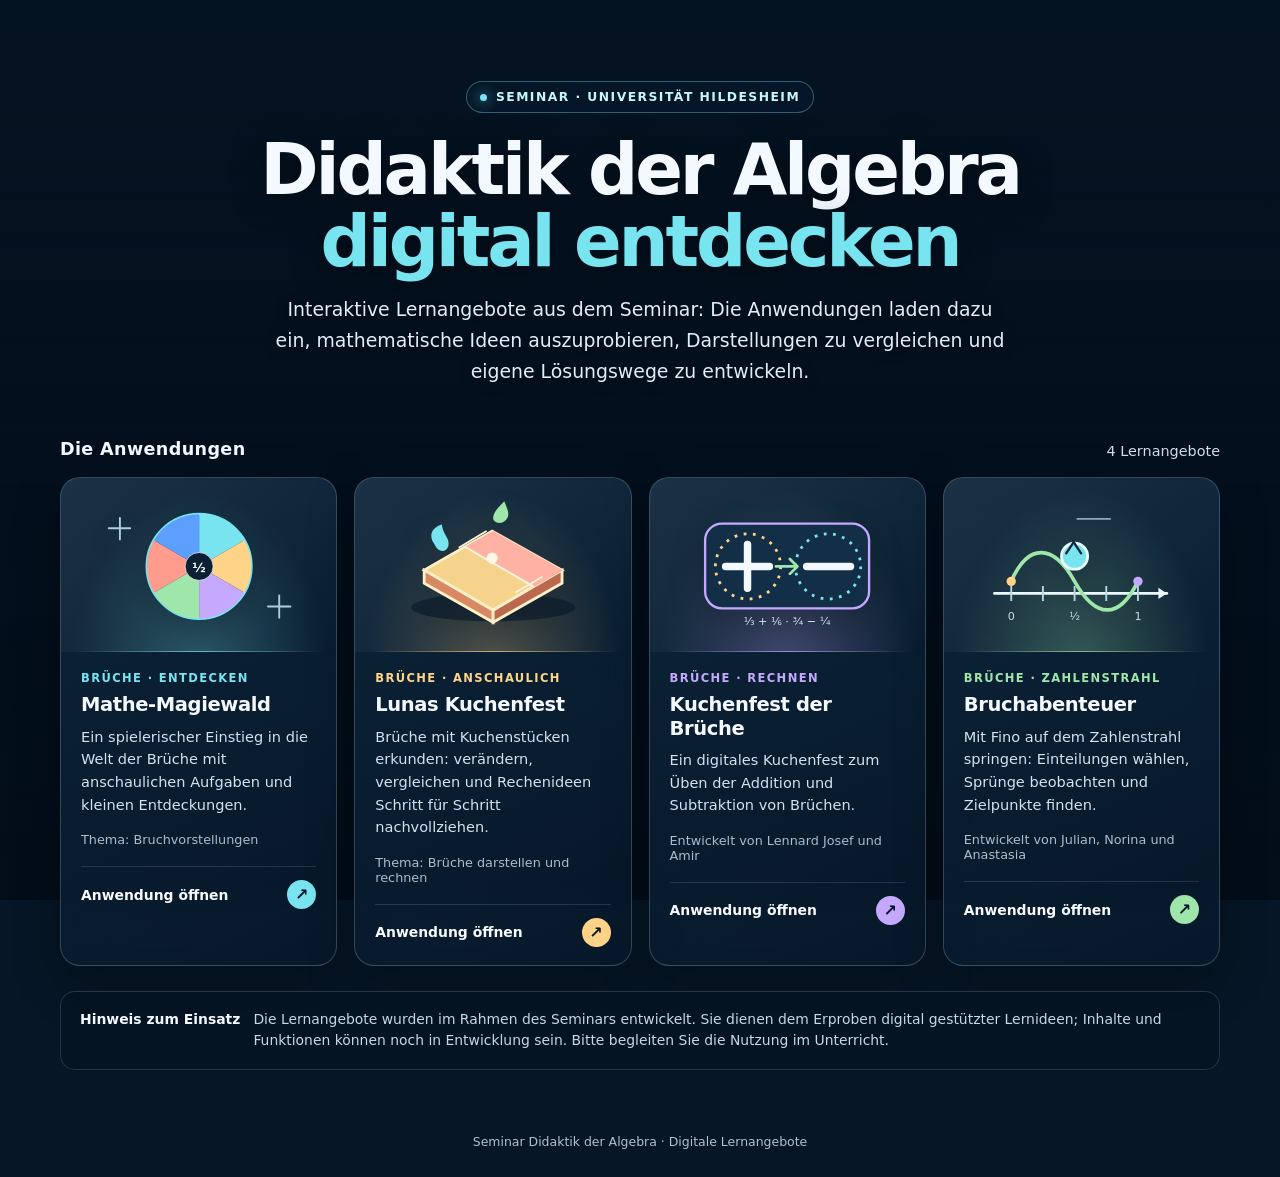
==== index.html @ 886d2432 "Create algebra seminar app gallery" ====
<!doctype html>
<html lang="de">
<head>
  <meta charset="utf-8">
  <meta name="viewport" content="width=device-width, initial-scale=1">
  <meta name="theme-color" content="#071b2d">
  <meta name="description" content="Digitale Lernangebote aus dem Seminar Didaktik der Algebra. Interaktive Anwendungen zu Brüchen und ihren Darstellungen.">
  <title>Didaktik der Algebra · Digitale Lernangebote</title>
  <style>
    :root{color-scheme:dark;--ink:#f4f8ff;--muted:#cfdeec;--panel:rgba(8,25,43,.78);--line:rgba(207,232,255,.22);--cyan:#78e4ef;--gold:#ffd488}
    *{box-sizing:border-box}
    html{min-height:100%;scroll-behavior:smooth}
    body{margin:0;min-height:100vh;font-family:Inter,ui-sans-serif,system-ui,-apple-system,"Segoe UI",sans-serif;color:var(--ink);background:#061626 url("assets/algebra-seminar.jpg") center/cover fixed no-repeat;}
    body::before{content:"";position:fixed;inset:0;z-index:-1;background:linear-gradient(180deg,rgba(3,15,28,.38),rgba(3,14,27,.84) 56%,rgba(3,13,25,.94))}
    a{color:inherit}
    .wrap{width:min(1160px,calc(100% - 40px));margin:auto}
    header{padding:clamp(48px,9vh,100px) 0 38px;text-align:center}
    .eyebrow{display:inline-flex;align-items:center;gap:9px;padding:8px 13px;border:1px solid rgba(120,228,239,.36);border-radius:999px;background:rgba(6,27,46,.58);color:#c6f7fa;font-size:.77rem;font-weight:750;letter-spacing:.12em;text-transform:uppercase;backdrop-filter:blur(12px)}
    .eyebrow::before{content:"";width:7px;height:7px;border-radius:50%;background:var(--cyan);box-shadow:0 0 14px var(--cyan)}
    h1{max-width:850px;margin:22px auto 15px;font-size:clamp(2.2rem,5.5vw,4.6rem);line-height:1.02;letter-spacing:-.045em;text-shadow:0 5px 34px rgba(0,0,0,.48)}
    h1 span{color:var(--cyan)}
    .intro{max-width:730px;margin:0 auto;color:#e2edf7;font-size:clamp(1rem,1.65vw,1.18rem);line-height:1.65;text-shadow:0 2px 12px #00101d}
    main{padding:14px 0 64px}
    .section-head{display:flex;align-items:end;justify-content:space-between;gap:20px;margin:0 0 18px}
    .section-head h2{margin:0;font-size:1.1rem;letter-spacing:.02em}
    .count{color:var(--muted);font-size:.9rem}
    .grid{display:grid;grid-template-columns:repeat(4,minmax(0,1fr));gap:17px}
    .card{--accent:var(--cyan);position:relative;display:flex;flex-direction:column;min-width:0;overflow:hidden;border:1px solid var(--line);border-radius:20px;background:linear-gradient(155deg,rgba(13,39,60,.94),var(--panel));text-decoration:none;box-shadow:0 18px 48px rgba(0,0,0,.26);backdrop-filter:blur(14px);transition:transform .22s ease,border-color .22s ease,box-shadow .22s ease}
    .card:hover,.card:focus-visible{transform:translateY(-5px);border-color:color-mix(in srgb,var(--accent),white 28%);box-shadow:0 24px 58px rgba(0,0,0,.42);outline:none}
    .card:focus-visible{outline:3px solid var(--accent);outline-offset:3px}
    .card:nth-child(2){--accent:#ffd488}.card:nth-child(3){--accent:#c5a9ff}.card:nth-child(4){--accent:#9ee6aa}
    .visual{height:174px;display:grid;place-items:center;position:relative;overflow:hidden;background:radial-gradient(ellipse at 50% 110%,color-mix(in srgb,var(--accent),transparent 72%),transparent 66%),linear-gradient(135deg,rgba(255,255,255,.06),rgba(255,255,255,0))}
    .visual::after{content:"";position:absolute;inset:auto 16px 0;height:1px;background:linear-gradient(90deg,transparent,var(--accent),transparent);opacity:.7}
    .visual svg{width:min(88%,270px);height:145px;filter:drop-shadow(0 12px 16px rgba(0,0,0,.22))}
    .body{padding:19px 20px 18px;display:flex;flex-direction:column;flex:1}
    .topic{margin:0 0 8px;color:var(--accent);font-size:.72rem;line-height:1.25;font-weight:800;letter-spacing:.12em;text-transform:uppercase}
    h3{margin:0 0 9px;font-size:1.22rem;line-height:1.2;letter-spacing:-.02em}
    .desc{margin:0;color:#d4e2ee;font-size:.91rem;line-height:1.55;min-height:4.2em}
    .meta{margin:16px 0 0;color:#a9bdcd;font-size:.8rem}
    .open{display:flex;align-items:center;justify-content:space-between;margin-top:19px;padding-top:13px;border-top:1px solid rgba(255,255,255,.12);color:#f7fbff;font-size:.87rem;font-weight:750}
    .arrow{width:29px;height:29px;border-radius:50%;display:grid;place-items:center;color:#061626;background:var(--accent);font-size:1rem;transition:transform .2s ease}
    .card:hover .arrow{transform:translateX(3px)}
    .notice{display:flex;gap:13px;align-items:flex-start;margin:25px 0 0;padding:17px 19px;border:1px solid rgba(207,232,255,.17);border-radius:15px;background:rgba(5,20,35,.62);color:#c7d8e6;font-size:.87rem;line-height:1.55;backdrop-filter:blur(10px)}
    .notice strong{color:#f4f8ff;white-space:nowrap}
    footer{padding:0 0 28px;text-align:center;color:#aec1d1;font-size:.78rem}
    @media(max-width:950px){.grid{grid-template-columns:repeat(2,minmax(0,1fr))}.visual{height:190px}}
    @media(max-width:560px){.wrap{width:min(100% - 26px,440px)}header{padding-top:54px}.section-head{align-items:start;flex-direction:column;gap:5px}.grid{grid-template-columns:1fr;gap:13px}.visual{height:178px}.desc{min-height:auto}.notice{display:block}.notice strong{display:block;margin-bottom:4px}body{background-attachment:scroll}}
    @media(prefers-reduced-motion:reduce){*,*::before,*::after{scroll-behavior:auto!important;transition:none!important}}
  </style>
</head>
<body>
  <header class="wrap">
    <div class="eyebrow">Seminar · Universität Hildesheim</div>
    <h1>Didaktik der Algebra<br><span>digital entdecken</span></h1>
    <p class="intro">Interaktive Lernangebote aus dem Seminar: Die Anwendungen laden dazu ein, mathematische Ideen auszuprobieren, Darstellungen zu vergleichen und eigene Lösungswege zu entwickeln.</p>
  </header>
  <main class="wrap">
    <div class="section-head"><h2>Die Anwendungen</h2><span class="count">4 Lernangebote</span></div>
    <section class="grid" aria-label="Digitale Lernangebote">
      <a class="card" href="apps/mathe-magiewald/" aria-label="Mathe-Magiewald öffnen: Brüche entdecken">
        <div class="visual" aria-hidden="true"><svg viewBox="0 0 260 150" fill="none"><circle cx="130" cy="76" r="56" fill="#132f48" stroke="#78e4ef" stroke-width="3"/><path d="M130 20a56 56 0 0 1 48.5 28L130 76V20Z" fill="#78e4ef"/><path d="M178.5 48a56 56 0 0 1 0 56L130 76l48.5-28Z" fill="#ffd488"/><path d="M178.5 104A56 56 0 0 1 130 132V76l48.5 28Z" fill="#c5a9ff"/><path d="M130 132a56 56 0 0 1-48.5-28L130 76v56Z" fill="#9ee6aa"/><path d="M81.5 104a56 56 0 0 1 0-56L130 76l-48.5 28Z" fill="#ff9c8e"/><path d="M81.5 48A56 56 0 0 1 130 20v56L81.5 48Z" fill="#5c9fff"/><circle cx="130" cy="76" r="15" fill="#0b2034" stroke="white" stroke-opacity=".75"/><text x="130" y="82" text-anchor="middle" fill="white" font-size="14" font-weight="700">½</text><path d="M33 35h23m-11-11v23M204 119h24m-12-12v24" stroke="#d3faff" stroke-width="2" stroke-linecap="round" opacity=".8"/></svg></div>
        <div class="body"><p class="topic">Brüche · entdecken</p><h3>Mathe-Magiewald</h3><p class="desc">Ein spielerischer Einstieg in die Welt der Brüche mit anschaulichen Aufgaben und kleinen Entdeckungen.</p><p class="meta">Thema: Bruchvorstellungen</p><div class="open"><span>Anwendung öffnen</span><span class="arrow">↗</span></div></div>
      </a>
      <a class="card" href="apps/lunas-kuchenfest/" aria-label="Lunas Kuchenfest öffnen: Brüche mit Kuchen verstehen">
        <div class="visual" aria-hidden="true"><svg viewBox="0 0 260 150" fill="none"><ellipse cx="130" cy="120" rx="88" ry="15" fill="#0a1c2c" opacity=".7"/><path d="M56 80 129 38l75 42-74 43L56 80Z" fill="#f6d38c" stroke="#fff0c8" stroke-width="3"/><path d="m56 80 74 43v13L56 94V80Z" fill="#d88862" stroke="#fff0c8" stroke-width="3"/><path d="m130 123 74-43v14l-74 42v-13Z" fill="#bb694e" stroke="#fff0c8" stroke-width="3"/><path d="m130 38 75 42-31 18-74-43 30-17Z" fill="#ffb2a3"/><path d="m100 55 74 43m-51-60-30 18m61 48 29-17" stroke="#fff4dc" stroke-width="2"/><circle cx="129" cy="67" r="6" fill="#fff8e7"/><path d="M130 25c0-9 8-14 12-19 3 8 7 14 2 20-4 5-12 4-14-1Z" fill="#9ee6aa"/><path d="M67 52c-7-10-2-18 8-21 1 11 9 15 7 23-2 7-11 8-15-2Z" fill="#78e4ef"/></svg></div>
        <div class="body"><p class="topic">Brüche · anschaulich</p><h3>Lunas Kuchenfest</h3><p class="desc">Brüche mit Kuchenstücken erkunden: verändern, vergleichen und Rechenideen Schritt für Schritt nachvollziehen.</p><p class="meta">Thema: Brüche darstellen und rechnen</p><div class="open"><span>Anwendung öffnen</span><span class="arrow">↗</span></div></div>
      </a>
      <a class="card" href="apps/kuchenfest-brechen/" aria-label="Kuchenfest der Brüche öffnen: Addition und Subtraktion">
        <div class="visual" aria-hidden="true"><svg viewBox="0 0 260 150" fill="none"><rect x="42" y="30" width="176" height="91" rx="18" fill="#132f48" stroke="#c5a9ff" stroke-width="2.5"/><path d="M64 76h47m-23.5-23.5v47" stroke="#f4f8ff" stroke-width="8" stroke-linecap="round"/><path d="M151 76h47" stroke="#f4f8ff" stroke-width="8" stroke-linecap="round"/><circle cx="88" cy="76" r="35" stroke="#ffd488" stroke-width="3" stroke-dasharray="3 7"/><circle cx="174" cy="76" r="35" stroke="#78e4ef" stroke-width="3" stroke-dasharray="3 7"/><path d="M118 76h23m-8-8 8 8-8 8" stroke="#9ee6aa" stroke-width="3" stroke-linecap="round" stroke-linejoin="round"/><text x="130" y="139" text-anchor="middle" fill="#d7e7f3" font-size="12" font-family="system-ui">⅓ + ⅙  ·  ¾ − ¼</text></svg></div>
        <div class="body"><p class="topic">Brüche · rechnen</p><h3>Kuchenfest der Brüche</h3><p class="desc">Ein digitales Kuchenfest zum Üben der Addition und Subtraktion von Brüchen.</p><p class="meta">Entwickelt von Lennard Josef und Amir</p><div class="open"><span>Anwendung öffnen</span><span class="arrow">↗</span></div></div>
      </a>
      <a class="card" href="apps/bruchabenteuer/" aria-label="Bruchabenteuer öffnen: Brüche auf dem Zahlenstrahl">
        <div class="visual" aria-hidden="true"><svg viewBox="0 0 260 150" fill="none"><path d="M37 105h185" stroke="#eaf8ff" stroke-width="3" stroke-linecap="round"/><path d="M222 105l-9-6v12l9-6Z" fill="#eaf8ff"/><path d="M55 97v16m34-16v16m34-16v16m34-16v16m34-16v16" stroke="#b8d6e6" stroke-width="2"/><text x="55" y="133" text-anchor="middle" fill="#c9dce9" font-size="12">0</text><text x="123" y="133" text-anchor="middle" fill="#c9dce9" font-size="12">½</text><text x="191" y="133" text-anchor="middle" fill="#c9dce9" font-size="12">1</text><path d="M55 92c18-41 45-41 68 0s48 41 68 0" stroke="#9ee6aa" stroke-width="4" stroke-linecap="round"/><circle cx="123" cy="65" r="14" fill="#78e4ef" stroke="#e9feff" stroke-width="3"/><circle cx="55" cy="92" r="5" fill="#ffd488"/><circle cx="191" cy="92" r="5" fill="#c5a9ff"/><path d="m114 62 8-12 8 12" stroke="#0c263d" stroke-width="2.5" stroke-linecap="round" stroke-linejoin="round"/><path d="M126 25h35" stroke="#dffcff" stroke-width="2" stroke-linecap="round" opacity=".6"/></svg></div>
        <div class="body"><p class="topic">Brüche · Zahlenstrahl</p><h3>Bruchabenteuer</h3><p class="desc">Mit Fino auf dem Zahlenstrahl springen: Einteilungen wählen, Sprünge beobachten und Zielpunkte finden.</p><p class="meta">Entwickelt von Julian, Norina und Anastasia</p><div class="open"><span>Anwendung öffnen</span><span class="arrow">↗</span></div></div>
      </a>
    </section>
    <aside class="notice"><strong>Hinweis zum Einsatz</strong><span>Die Lernangebote wurden im Rahmen des Seminars entwickelt. Sie dienen dem Erproben digital gestützter Lernideen; Inhalte und Funktionen können noch in Entwicklung sein. Bitte begleiten Sie die Nutzung im Unterricht.</span></aside>
  </main>
  <footer class="wrap">Seminar Didaktik der Algebra · Digitale Lernangebote</footer>
</body>
</html>
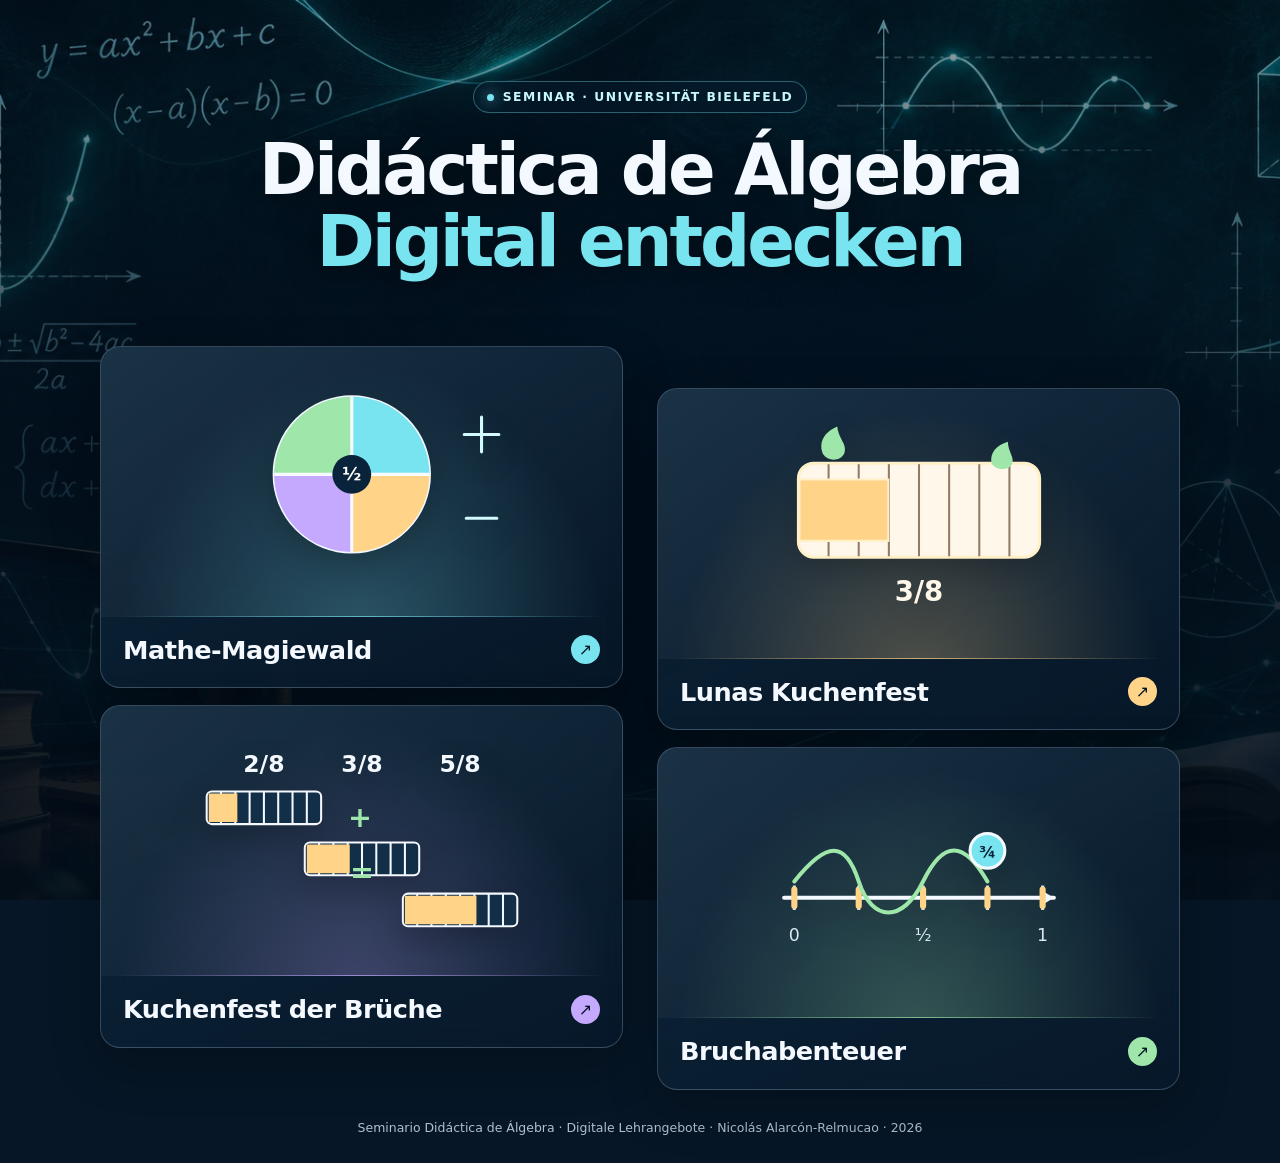
==== commit 999f6c5e: "Redesign fractions seminar landing page" ====
--- a/index.html
+++ b/index.html
@@ -5,7 +5,7 @@
   <meta name="viewport" content="width=device-width, initial-scale=1">
   <meta name="theme-color" content="#071b2d">
   <meta name="description" content="Digitale Lernangebote aus dem Seminar Didaktik der Algebra. Interaktive Anwendungen zu Brüchen und ihren Darstellungen.">
-  <title>Didaktik der Algebra · Digitale Lernangebote</title>
+  <title>Didáctica de Álgebra · Digital entdecken</title>
   <style>
     :root{color-scheme:dark;--ink:#f4f8ff;--muted:#cfdeec;--panel:rgba(8,25,43,.78);--line:rgba(207,232,255,.22);--cyan:#78e4ef;--gold:#ffd488}
     *{box-sizing:border-box}
@@ -24,17 +24,17 @@
     .section-head{display:flex;align-items:end;justify-content:space-between;gap:20px;margin:0 0 18px}
     .section-head h2{margin:0;font-size:1.1rem;letter-spacing:.02em}
     .count{color:var(--muted);font-size:.9rem}
-    .grid{display:grid;grid-template-columns:repeat(4,minmax(0,1fr));gap:17px}
+    .grid{display:grid;grid-template-columns:repeat(2,minmax(0,1fr));gap:25px 34px;max-width:1080px;margin:0 auto}
     .card{--accent:var(--cyan);position:relative;display:flex;flex-direction:column;min-width:0;overflow:hidden;border:1px solid var(--line);border-radius:20px;background:linear-gradient(155deg,rgba(13,39,60,.94),var(--panel));text-decoration:none;box-shadow:0 18px 48px rgba(0,0,0,.26);backdrop-filter:blur(14px);transition:transform .22s ease,border-color .22s ease,box-shadow .22s ease}
-    .card:hover,.card:focus-visible{transform:translateY(-5px);border-color:color-mix(in srgb,var(--accent),white 28%);box-shadow:0 24px 58px rgba(0,0,0,.42);outline:none}
+    .card:hover,.card:focus-visible{transform:translateY(-7px) scale(1.012);border-color:color-mix(in srgb,var(--accent),white 28%);box-shadow:0 24px 58px rgba(0,0,0,.42);outline:none}
     .card:focus-visible{outline:3px solid var(--accent);outline-offset:3px}
-    .card:nth-child(2){--accent:#ffd488}.card:nth-child(3){--accent:#c5a9ff}.card:nth-child(4){--accent:#9ee6aa}
-    .visual{height:174px;display:grid;place-items:center;position:relative;overflow:hidden;background:radial-gradient(ellipse at 50% 110%,color-mix(in srgb,var(--accent),transparent 72%),transparent 66%),linear-gradient(135deg,rgba(255,255,255,.06),rgba(255,255,255,0))}
+    .card:nth-child(2){--accent:#ffd488;transform:translateY(42px)}.card:nth-child(3){--accent:#c5a9ff;transform:translateY(-8px)}.card:nth-child(4){--accent:#9ee6aa;transform:translateY(34px)}
+    .visual{height:270px;display:grid;place-items:center;position:relative;overflow:hidden;background:radial-gradient(ellipse at 50% 110%,color-mix(in srgb,var(--accent),transparent 72%),transparent 66%),linear-gradient(135deg,rgba(255,255,255,.06),rgba(255,255,255,0))}
     .visual::after{content:"";position:absolute;inset:auto 16px 0;height:1px;background:linear-gradient(90deg,transparent,var(--accent),transparent);opacity:.7}
-    .visual svg{width:min(88%,270px);height:145px;filter:drop-shadow(0 12px 16px rgba(0,0,0,.22))}
-    .body{padding:19px 20px 18px;display:flex;flex-direction:column;flex:1}
+    .visual svg{width:min(94%,380px);height:235px;filter:drop-shadow(0 12px 16px rgba(0,0,0,.22))}
+    .body{padding:18px 22px 22px;display:flex;align-items:center;justify-content:space-between;gap:12px;flex:1}
     .topic{margin:0 0 8px;color:var(--accent);font-size:.72rem;line-height:1.25;font-weight:800;letter-spacing:.12em;text-transform:uppercase}
-    h3{margin:0 0 9px;font-size:1.22rem;line-height:1.2;letter-spacing:-.02em}
+    h3{margin:0;font-size:clamp(1.25rem,2vw,1.65rem);line-height:1.2;letter-spacing:-.02em}
     .desc{margin:0;color:#d4e2ee;font-size:.91rem;line-height:1.55;min-height:4.2em}
     .meta{margin:16px 0 0;color:#a9bdcd;font-size:.8rem}
     .open{display:flex;align-items:center;justify-content:space-between;margin-top:19px;padding-top:13px;border-top:1px solid rgba(255,255,255,.12);color:#f7fbff;font-size:.87rem;font-weight:750}
@@ -43,39 +43,76 @@
     .notice{display:flex;gap:13px;align-items:flex-start;margin:25px 0 0;padding:17px 19px;border:1px solid rgba(207,232,255,.17);border-radius:15px;background:rgba(5,20,35,.62);color:#c7d8e6;font-size:.87rem;line-height:1.55;backdrop-filter:blur(10px)}
     .notice strong{color:#f4f8ff;white-space:nowrap}
     footer{padding:0 0 28px;text-align:center;color:#aec1d1;font-size:.78rem}
-    @media(max-width:950px){.grid{grid-template-columns:repeat(2,minmax(0,1fr))}.visual{height:190px}}
-    @media(max-width:560px){.wrap{width:min(100% - 26px,440px)}header{padding-top:54px}.section-head{align-items:start;flex-direction:column;gap:5px}.grid{grid-template-columns:1fr;gap:13px}.visual{height:178px}.desc{min-height:auto}.notice{display:block}.notice strong{display:block;margin-bottom:4px}body{background-attachment:scroll}}
+    @media(max-width:950px){.grid{grid-template-columns:repeat(2,minmax(0,1fr));gap:22px}.visual{height:235px}.card:nth-child(2),.card:nth-child(3),.card:nth-child(4){transform:none}}
+    @media(max-width:560px){.wrap{width:min(100% - 26px,440px)}header{padding-top:46px;padding-bottom:22px}.grid{grid-template-columns:1fr;gap:16px}.visual{height:210px}.body{padding:15px 18px 18px}body{background-attachment:scroll}}
     @media(prefers-reduced-motion:reduce){*,*::before,*::after{scroll-behavior:auto!important;transition:none!important}}
   </style>
 </head>
 <body>
   <header class="wrap">
-    <div class="eyebrow">Seminar · Universität Hildesheim</div>
-    <h1>Didaktik der Algebra<br><span>digital entdecken</span></h1>
-    <p class="intro">Interaktive Lernangebote aus dem Seminar: Die Anwendungen laden dazu ein, mathematische Ideen auszuprobieren, Darstellungen zu vergleichen und eigene Lösungswege zu entwickeln.</p>
+    <div class="eyebrow">Seminar · Universität Bielefeld</div>
+    <h1>Didáctica de Álgebra<br><span>Digital entdecken</span></h1>
   </header>
   <main class="wrap">
-    <div class="section-head"><h2>Die Anwendungen</h2><span class="count">4 Lernangebote</span></div>
     <section class="grid" aria-label="Digitale Lernangebote">
-      <a class="card" href="apps/mathe-magiewald/" aria-label="Mathe-Magiewald öffnen: Brüche entdecken">
-        <div class="visual" aria-hidden="true"><svg viewBox="0 0 260 150" fill="none"><circle cx="130" cy="76" r="56" fill="#132f48" stroke="#78e4ef" stroke-width="3"/><path d="M130 20a56 56 0 0 1 48.5 28L130 76V20Z" fill="#78e4ef"/><path d="M178.5 48a56 56 0 0 1 0 56L130 76l48.5-28Z" fill="#ffd488"/><path d="M178.5 104A56 56 0 0 1 130 132V76l48.5 28Z" fill="#c5a9ff"/><path d="M130 132a56 56 0 0 1-48.5-28L130 76v56Z" fill="#9ee6aa"/><path d="M81.5 104a56 56 0 0 1 0-56L130 76l-48.5 28Z" fill="#ff9c8e"/><path d="M81.5 48A56 56 0 0 1 130 20v56L81.5 48Z" fill="#5c9fff"/><circle cx="130" cy="76" r="15" fill="#0b2034" stroke="white" stroke-opacity=".75"/><text x="130" y="82" text-anchor="middle" fill="white" font-size="14" font-weight="700">½</text><path d="M33 35h23m-11-11v23M204 119h24m-12-12v24" stroke="#d3faff" stroke-width="2" stroke-linecap="round" opacity=".8"/></svg></div>
-        <div class="body"><p class="topic">Brüche · entdecken</p><h3>Mathe-Magiewald</h3><p class="desc">Ein spielerischer Einstieg in die Welt der Brüche mit anschaulichen Aufgaben und kleinen Entdeckungen.</p><p class="meta">Thema: Bruchvorstellungen</p><div class="open"><span>Anwendung öffnen</span><span class="arrow">↗</span></div></div>
+      <a class="card" href="apps/mathe-magiewald/" aria-label="Mathe-Magiewald öffnen">
+        <div class="visual" aria-hidden="true"><svg viewBox="0 0 360 230" fill="none">
+          <circle cx="170" cy="108" r="76" fill="#132f48" stroke="#f3f8ff" stroke-width="3"/>
+          <path d="M170 108V32A76 76 0 0 1 246 108Z" fill="#78e4ef"/>
+          <path d="M170 108H246A76 76 0 0 1 170 184Z" fill="#ffd488"/>
+          <path d="M170 108V184A76 76 0 0 1 94 108Z" fill="#c5a9ff"/>
+          <path d="M170 108H94A76 76 0 0 1 170 32Z" fill="#9ee6aa"/>
+          <path d="M170 32V184M94 108H246" stroke="#f7fbff" stroke-width="3"/>
+          <circle cx="170" cy="108" r="19" fill="#09233a"/>
+          <text x="170" y="114" text-anchor="middle" fill="#fff" font-size="18" font-weight="800">½</text>
+          <path d="M280 69h34m-17-17v34M282 151h30" stroke="#d3faff" stroke-width="3" stroke-linecap="round"/>
+        </svg></div>
+        <div class="body"><h3>Mathe-Magiewald</h3><span class="arrow" aria-hidden="true">↗</span></div>
       </a>
-      <a class="card" href="apps/lunas-kuchenfest/" aria-label="Lunas Kuchenfest öffnen: Brüche mit Kuchen verstehen">
-        <div class="visual" aria-hidden="true"><svg viewBox="0 0 260 150" fill="none"><ellipse cx="130" cy="120" rx="88" ry="15" fill="#0a1c2c" opacity=".7"/><path d="M56 80 129 38l75 42-74 43L56 80Z" fill="#f6d38c" stroke="#fff0c8" stroke-width="3"/><path d="m56 80 74 43v13L56 94V80Z" fill="#d88862" stroke="#fff0c8" stroke-width="3"/><path d="m130 123 74-43v14l-74 42v-13Z" fill="#bb694e" stroke="#fff0c8" stroke-width="3"/><path d="m130 38 75 42-31 18-74-43 30-17Z" fill="#ffb2a3"/><path d="m100 55 74 43m-51-60-30 18m61 48 29-17" stroke="#fff4dc" stroke-width="2"/><circle cx="129" cy="67" r="6" fill="#fff8e7"/><path d="M130 25c0-9 8-14 12-19 3 8 7 14 2 20-4 5-12 4-14-1Z" fill="#9ee6aa"/><path d="M67 52c-7-10-2-18 8-21 1 11 9 15 7 23-2 7-11 8-15-2Z" fill="#78e4ef"/></svg></div>
-        <div class="body"><p class="topic">Brüche · anschaulich</p><h3>Lunas Kuchenfest</h3><p class="desc">Brüche mit Kuchenstücken erkunden: verändern, vergleichen und Rechenideen Schritt für Schritt nachvollziehen.</p><p class="meta">Thema: Brüche darstellen und rechnen</p><div class="open"><span>Anwendung öffnen</span><span class="arrow">↗</span></div></div>
+      <a class="card" href="apps/lunas-kuchenfest/" aria-label="Lunas Kuchenfest öffnen">
+        <div class="visual" aria-hidden="true"><svg viewBox="0 0 360 230" fill="none">
+          <rect x="62" y="56" width="236" height="92" rx="15" fill="#fff7e9" stroke="#fff0c8" stroke-width="3"/>
+          <path d="M91.5 57v90M121 57v90M150.5 57v90M180 57v90M209.5 57v90M239 57v90M268.5 57v90" stroke="#927a66" stroke-width="2"/>
+          <path d="M63 72h87v60H63Z" fill="#ffd488"/>
+          <path d="M63 72h87v60H63Z" stroke="#fff0c8" stroke-width="2"/>
+          <text x="180" y="191" text-anchor="middle" fill="#fff7e9" font-size="27" font-weight="800">3/8</text>
+          <path d="M86 47c-5-12 2-22 14-27 1 12 10 17 7 26-3 8-16 9-21 1Zm165 9c-2-10 5-18 16-21 0 10 7 15 4 22-4 7-16 6-20-1Z" fill="#9ee6aa"/>
+        </svg></div>
+        <div class="body"><h3>Lunas Kuchenfest</h3><span class="arrow" aria-hidden="true">↗</span></div>
       </a>
-      <a class="card" href="apps/kuchenfest-brechen/" aria-label="Kuchenfest der Brüche öffnen: Addition und Subtraktion">
-        <div class="visual" aria-hidden="true"><svg viewBox="0 0 260 150" fill="none"><rect x="42" y="30" width="176" height="91" rx="18" fill="#132f48" stroke="#c5a9ff" stroke-width="2.5"/><path d="M64 76h47m-23.5-23.5v47" stroke="#f4f8ff" stroke-width="8" stroke-linecap="round"/><path d="M151 76h47" stroke="#f4f8ff" stroke-width="8" stroke-linecap="round"/><circle cx="88" cy="76" r="35" stroke="#ffd488" stroke-width="3" stroke-dasharray="3 7"/><circle cx="174" cy="76" r="35" stroke="#78e4ef" stroke-width="3" stroke-dasharray="3 7"/><path d="M118 76h23m-8-8 8 8-8 8" stroke="#9ee6aa" stroke-width="3" stroke-linecap="round" stroke-linejoin="round"/><text x="130" y="139" text-anchor="middle" fill="#d7e7f3" font-size="12" font-family="system-ui">⅓ + ⅙  ·  ¾ − ¼</text></svg></div>
-        <div class="body"><p class="topic">Brüche · rechnen</p><h3>Kuchenfest der Brüche</h3><p class="desc">Ein digitales Kuchenfest zum Üben der Addition und Subtraktion von Brüchen.</p><p class="meta">Entwickelt von Lennard Josef und Amir</p><div class="open"><span>Anwendung öffnen</span><span class="arrow">↗</span></div></div>
+      <a class="card" href="apps/kuchenfest-brechen/" aria-label="Kuchenfest der Brüche öffnen">
+        <div class="visual" aria-hidden="true"><svg viewBox="0 0 360 230" fill="none">
+          <text x="84" y="47" text-anchor="middle" fill="#f4f8ff" font-size="23" font-weight="800">2/8</text>
+          <text x="180" y="47" text-anchor="middle" fill="#f4f8ff" font-size="23" font-weight="800">3/8</text>
+          <text x="276" y="47" text-anchor="middle" fill="#f4f8ff" font-size="23" font-weight="800">5/8</text>
+          <g stroke="#f4f8ff" stroke-width="2">
+            <rect x="28" y="66" width="112" height="32" rx="5" fill="#132f48"/><path d="M42 66v32m14-32v32m14-32v32m14-32v32m14-32v32m14-32v32m14-32v32"/>
+            <rect x="124" y="116" width="112" height="32" rx="5" fill="#132f48"/><path d="M138 116v32m14-32v32m14-32v32m14-32v32m14-32v32m14-32v32m14-32v32"/>
+            <rect x="220" y="166" width="112" height="32" rx="5" fill="#132f48"/><path d="M234 166v32m14-32v32m14-32v32m14-32v32m14-32v32m14-32v32m14-32v32"/>
+          </g>
+          <path d="M30 68h28v28H30zm96 50h42v28h-42zm96 50h70v28h-70z" fill="#ffd488"/>
+          <text x="178" y="101" text-anchor="middle" fill="#9ee6aa" font-size="28" font-weight="900">+</text>
+          <text x="180" y="155" text-anchor="middle" fill="#9ee6aa" font-size="28" font-weight="900">=</text>
+        </svg></div>
+        <div class="body"><h3>Kuchenfest der Brüche</h3><span class="arrow" aria-hidden="true">↗</span></div>
       </a>
-      <a class="card" href="apps/bruchabenteuer/" aria-label="Bruchabenteuer öffnen: Brüche auf dem Zahlenstrahl">
-        <div class="visual" aria-hidden="true"><svg viewBox="0 0 260 150" fill="none"><path d="M37 105h185" stroke="#eaf8ff" stroke-width="3" stroke-linecap="round"/><path d="M222 105l-9-6v12l9-6Z" fill="#eaf8ff"/><path d="M55 97v16m34-16v16m34-16v16m34-16v16m34-16v16" stroke="#b8d6e6" stroke-width="2"/><text x="55" y="133" text-anchor="middle" fill="#c9dce9" font-size="12">0</text><text x="123" y="133" text-anchor="middle" fill="#c9dce9" font-size="12">½</text><text x="191" y="133" text-anchor="middle" fill="#c9dce9" font-size="12">1</text><path d="M55 92c18-41 45-41 68 0s48 41 68 0" stroke="#9ee6aa" stroke-width="4" stroke-linecap="round"/><circle cx="123" cy="65" r="14" fill="#78e4ef" stroke="#e9feff" stroke-width="3"/><circle cx="55" cy="92" r="5" fill="#ffd488"/><circle cx="191" cy="92" r="5" fill="#c5a9ff"/><path d="m114 62 8-12 8 12" stroke="#0c263d" stroke-width="2.5" stroke-linecap="round" stroke-linejoin="round"/><path d="M126 25h35" stroke="#dffcff" stroke-width="2" stroke-linecap="round" opacity=".6"/></svg></div>
-        <div class="body"><p class="topic">Brüche · Zahlenstrahl</p><h3>Bruchabenteuer</h3><p class="desc">Mit Fino auf dem Zahlenstrahl springen: Einteilungen wählen, Sprünge beobachten und Zielpunkte finden.</p><p class="meta">Entwickelt von Julian, Norina und Anastasia</p><div class="open"><span>Anwendung öffnen</span><span class="arrow">↗</span></div></div>
+      <a class="card" href="apps/bruchabenteuer/" aria-label="Bruchabenteuer öffnen">
+        <div class="visual" aria-hidden="true"><svg viewBox="0 0 360 230" fill="none">
+          <path d="M48 129h264" stroke="#f4f8ff" stroke-width="4" stroke-linecap="round"/>
+          <path d="m312 129-13-8v16l13-8Z" fill="#f4f8ff"/>
+          <g stroke="#d5e4ee" stroke-width="3"><path d="M58 117v24M121 117v24M184 117v24M247 117v24M301 117v24"/></g>
+          <path d="M58 121v16M121 121v16M184 121v16M247 121v16M301 121v16" stroke="#ffd488" stroke-width="6" stroke-linecap="round"/>
+          <text x="58" y="171" text-anchor="middle" fill="#d8e8f2" font-size="17">0</text>
+          <text x="184" y="171" text-anchor="middle" fill="#d8e8f2" font-size="17">½</text>
+          <text x="301" y="171" text-anchor="middle" fill="#d8e8f2" font-size="17">1</text>
+          <path d="M58 113C90 73 108 73 121 113s43 41 63 0 40-40 63 0" stroke="#9ee6aa" stroke-width="4" stroke-linecap="round"/>
+          <circle cx="247" cy="83" r="17" fill="#78e4ef" stroke="#f4f8ff" stroke-width="3"/>
+          <text x="247" y="89" text-anchor="middle" fill="#09233a" font-size="16" font-weight="900">¾</text>
+        </svg></div>
+        <div class="body"><h3>Bruchabenteuer</h3><span class="arrow" aria-hidden="true">↗</span></div>
       </a>
     </section>
-    <aside class="notice"><strong>Hinweis zum Einsatz</strong><span>Die Lernangebote wurden im Rahmen des Seminars entwickelt. Sie dienen dem Erproben digital gestützter Lernideen; Inhalte und Funktionen können noch in Entwicklung sein. Bitte begleiten Sie die Nutzung im Unterricht.</span></aside>
   </main>
-  <footer class="wrap">Seminar Didaktik der Algebra · Digitale Lernangebote</footer>
+  <footer class="wrap">Seminario Didáctica de Álgebra · Digitale Lehrangebote · Nicolás Alarcón-Relmucao · 2026</footer>
 </body>
 </html>
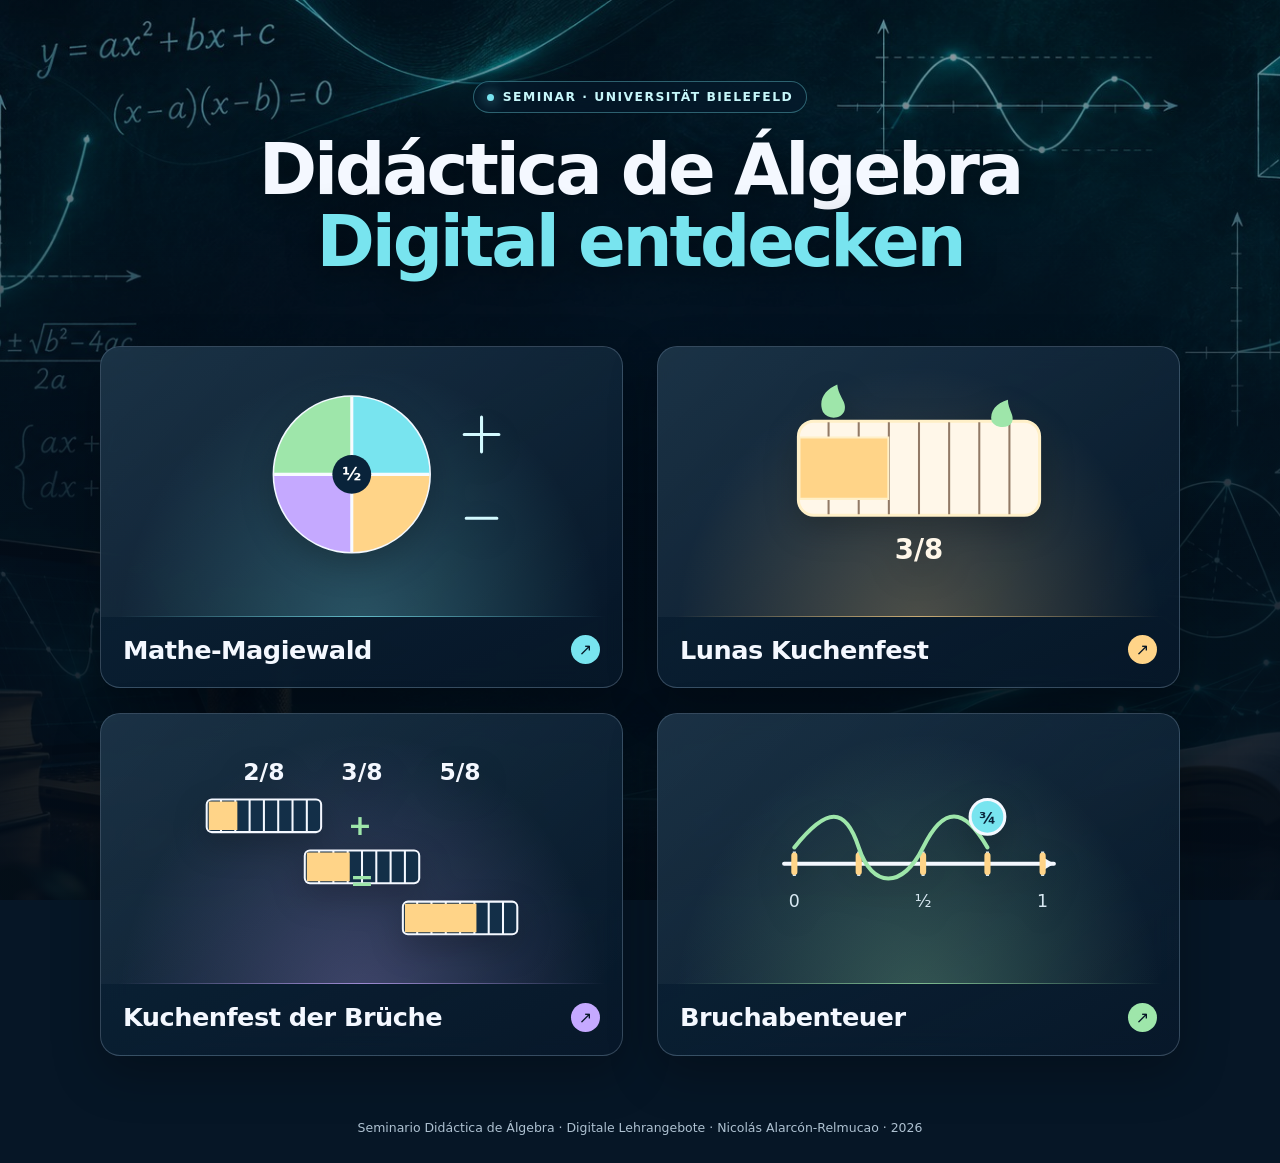
==== commit a61e53eb: "Preserve staggered card hover interactions" ====
--- a/index.html
+++ b/index.html
@@ -25,10 +25,10 @@
     .section-head h2{margin:0;font-size:1.1rem;letter-spacing:.02em}
     .count{color:var(--muted);font-size:.9rem}
     .grid{display:grid;grid-template-columns:repeat(2,minmax(0,1fr));gap:25px 34px;max-width:1080px;margin:0 auto}
-    .card{--accent:var(--cyan);position:relative;display:flex;flex-direction:column;min-width:0;overflow:hidden;border:1px solid var(--line);border-radius:20px;background:linear-gradient(155deg,rgba(13,39,60,.94),var(--panel));text-decoration:none;box-shadow:0 18px 48px rgba(0,0,0,.26);backdrop-filter:blur(14px);transition:transform .22s ease,border-color .22s ease,box-shadow .22s ease}
-    .card:hover,.card:focus-visible{transform:translateY(-7px) scale(1.012);border-color:color-mix(in srgb,var(--accent),white 28%);box-shadow:0 24px 58px rgba(0,0,0,.42);outline:none}
+    .card{--accent:var(--cyan);--resting-y:0px;position:relative;display:flex;flex-direction:column;min-width:0;overflow:hidden;border:1px solid var(--line);border-radius:20px;background:linear-gradient(155deg,rgba(13,39,60,.94),var(--panel));text-decoration:none;box-shadow:0 18px 48px rgba(0,0,0,.26);backdrop-filter:blur(14px);transition:transform .22s ease,border-color .22s ease,box-shadow .22s ease}
+    .card:hover,.card:focus-visible{transform:translateY(calc(var(--resting-y) - 7px)) scale(1.012);border-color:color-mix(in srgb,var(--accent),white 28%);box-shadow:0 24px 58px rgba(0,0,0,.42);outline:none}
     .card:focus-visible{outline:3px solid var(--accent);outline-offset:3px}
-    .card:nth-child(2){--accent:#ffd488;transform:translateY(42px)}.card:nth-child(3){--accent:#c5a9ff;transform:translateY(-8px)}.card:nth-child(4){--accent:#9ee6aa;transform:translateY(34px)}
+    .card:nth-child(2){--accent:#ffd488;--resting-y:42px}.card:nth-child(3){--accent:#c5a9ff;--resting-y:-8px}.card:nth-child(4){--accent:#9ee6aa;--resting-y:34px}
     .visual{height:270px;display:grid;place-items:center;position:relative;overflow:hidden;background:radial-gradient(ellipse at 50% 110%,color-mix(in srgb,var(--accent),transparent 72%),transparent 66%),linear-gradient(135deg,rgba(255,255,255,.06),rgba(255,255,255,0))}
     .visual::after{content:"";position:absolute;inset:auto 16px 0;height:1px;background:linear-gradient(90deg,transparent,var(--accent),transparent);opacity:.7}
     .visual svg{width:min(94%,380px);height:235px;filter:drop-shadow(0 12px 16px rgba(0,0,0,.22))}
@@ -43,7 +43,7 @@
     .notice{display:flex;gap:13px;align-items:flex-start;margin:25px 0 0;padding:17px 19px;border:1px solid rgba(207,232,255,.17);border-radius:15px;background:rgba(5,20,35,.62);color:#c7d8e6;font-size:.87rem;line-height:1.55;backdrop-filter:blur(10px)}
     .notice strong{color:#f4f8ff;white-space:nowrap}
     footer{padding:0 0 28px;text-align:center;color:#aec1d1;font-size:.78rem}
-    @media(max-width:950px){.grid{grid-template-columns:repeat(2,minmax(0,1fr));gap:22px}.visual{height:235px}.card:nth-child(2),.card:nth-child(3),.card:nth-child(4){transform:none}}
+    @media(max-width:950px){.grid{grid-template-columns:repeat(2,minmax(0,1fr));gap:22px}.visual{height:235px}.card:nth-child(2),.card:nth-child(3),.card:nth-child(4){--resting-y:0px}}
     @media(max-width:560px){.wrap{width:min(100% - 26px,440px)}header{padding-top:46px;padding-bottom:22px}.grid{grid-template-columns:1fr;gap:16px}.visual{height:210px}.body{padding:15px 18px 18px}body{background-attachment:scroll}}
     @media(prefers-reduced-motion:reduce){*,*::before,*::after{scroll-behavior:auto!important;transition:none!important}}
   </style>
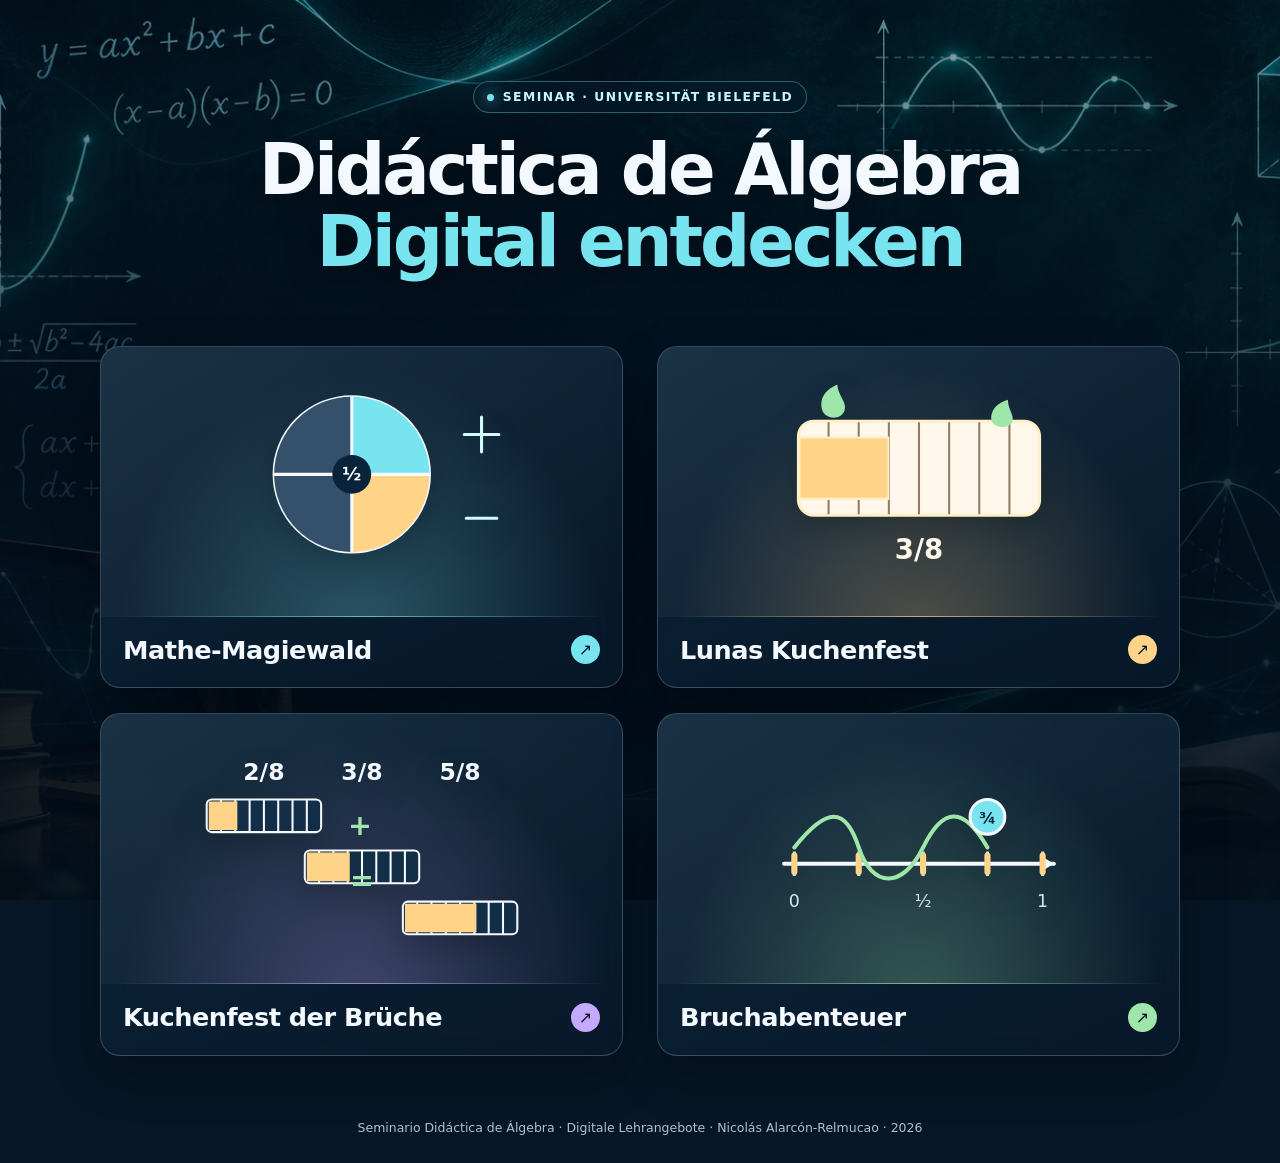
==== commit ce60f060: "Clarify highlighted fraction in landing illustration" ====
--- a/index.html
+++ b/index.html
@@ -60,8 +60,8 @@
           <circle cx="170" cy="108" r="76" fill="#132f48" stroke="#f3f8ff" stroke-width="3"/>
           <path d="M170 108V32A76 76 0 0 1 246 108Z" fill="#78e4ef"/>
           <path d="M170 108H246A76 76 0 0 1 170 184Z" fill="#ffd488"/>
-          <path d="M170 108V184A76 76 0 0 1 94 108Z" fill="#c5a9ff"/>
-          <path d="M170 108H94A76 76 0 0 1 170 32Z" fill="#9ee6aa"/>
+          <path d="M170 108V184A76 76 0 0 1 94 108Z" fill="#35506a"/>
+          <path d="M170 108H94A76 76 0 0 1 170 32Z" fill="#35506a"/>
           <path d="M170 32V184M94 108H246" stroke="#f7fbff" stroke-width="3"/>
           <circle cx="170" cy="108" r="19" fill="#09233a"/>
           <text x="170" y="114" text-anchor="middle" fill="#fff" font-size="18" font-weight="800">½</text>
